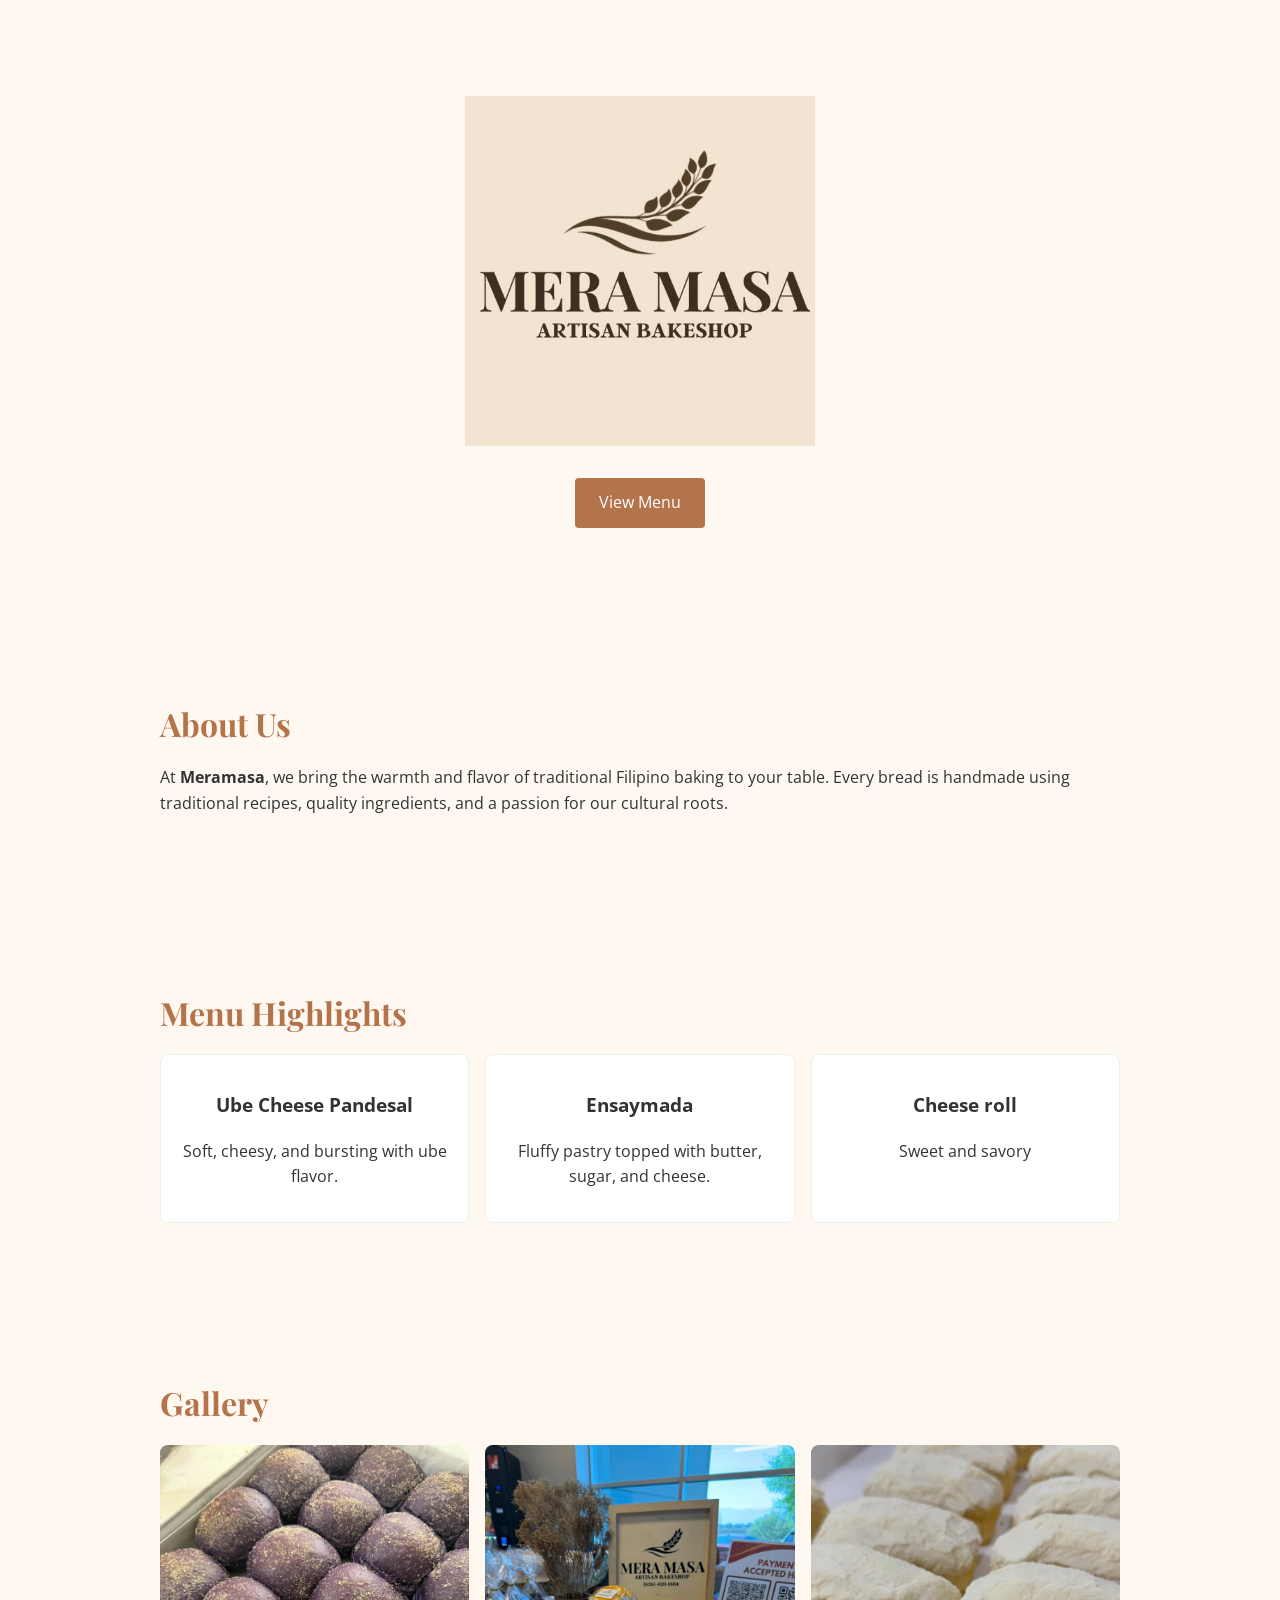
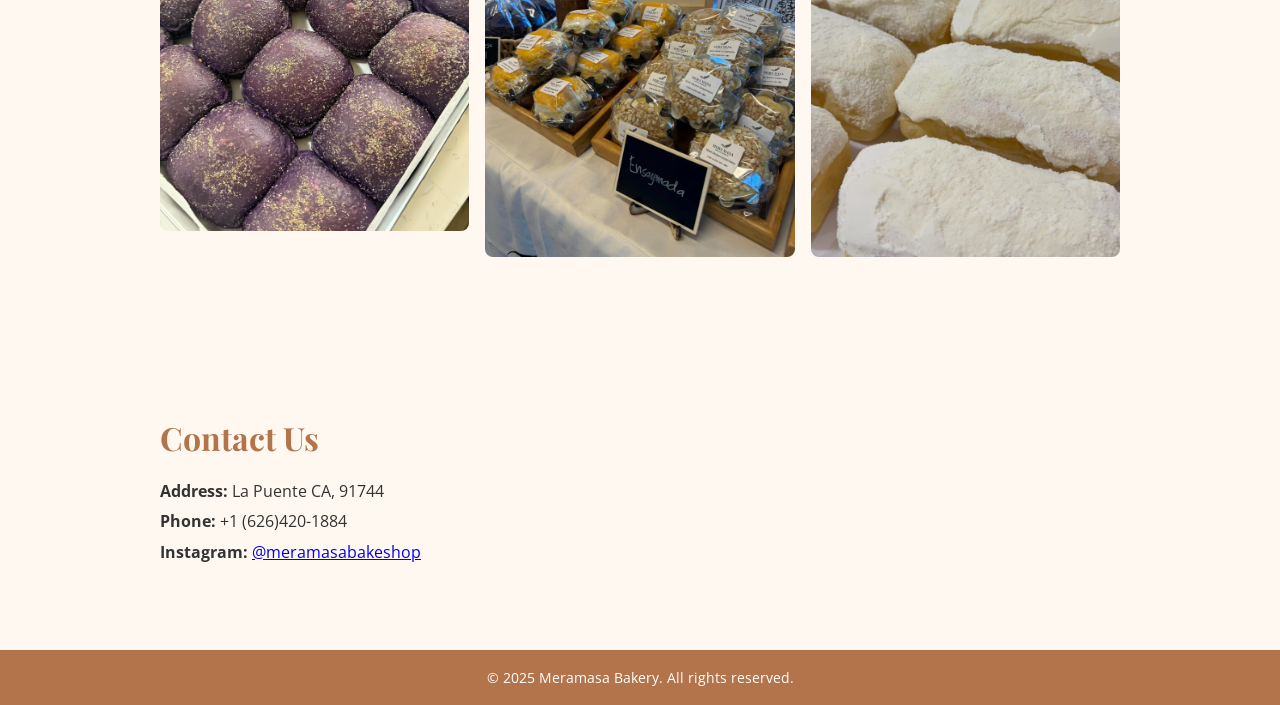
==== index.html @ d42bfb59 "Add files via upload" ====
<!DOCTYPE html>
<html lang="en">

<head>
  <meta charset="UTF-8" />
  <meta name="viewport" content="width=device-width, initial-scale=1.0" />
  <title>Meramasa - Filipino Artisan Bakery</title>
  <link href="https://fonts.googleapis.com/css2?family=Playfair+Display:wght@600&family=Open+Sans&display=swap"
    rel="stylesheet">
  <style>
    :root {
      --main-bg: #fff8f0;
      --accent: #b3744c;
      --text: #333;
      --font-header: 'Playfair Display', serif;
      --font-body: 'Open Sans', sans-serif;
    }

    body {
      margin: 0;
      font-family: var(--font-body);
      background-color: var(--main-bg);
      color: var(--text);
      line-height: 1.6;
    }

    header {
      background: url('https://source.unsplash.com/1600x900/?bread,filipino') center/cover no-repeat;
      color: white;
      text-align: center;
      padding: 6rem 1rem;
    }

    header img {
      display: block;
      margin: 0 auto 1rem;
      max-width: 250px;
    }

    header h1 {
      font-family: var(--font-header);
      font-size: 3rem;
      margin: 0;
    }

    header p {
      font-size: 1.2rem;
      margin-top: 0.5rem;
    }

    .btn {
      background-color: var(--accent);
      color: white;
      padding: 0.75rem 1.5rem;
      border: none;
      border-radius: 4px;
      margin-top: 1rem;
      font-size: 1rem;
      text-decoration: none;
      display: inline-block;
    }

    section {
      padding: 3rem 1.5rem;
      max-width: 960px;
      margin: auto;
    }

    .about,
    .menu,
    .gallery,
    .contact {
      margin-bottom: 2rem;
    }

    h2 {
      font-family: var(--font-header);
      color: var(--accent);
      font-size: 2rem;
      margin-bottom: 1rem;
    }

    .menu-items {
      display: grid;
      grid-template-columns: repeat(auto-fit, minmax(180px, 1fr));
      gap: 1rem;
    }

    .menu-item {
      background: #fff;
      border: 1px solid #eee;
      padding: 1rem;
      border-radius: 8px;
      text-align: center;
    }

    .gallery-grid {
      display: grid;
      grid-template-columns: repeat(auto-fit, minmax(220px, 1fr));
      gap: 1rem;
    }

    .gallery-grid img {
      width: 100%;
      border-radius: 8px;
    }

    .contact p {
      margin: 0.3rem 0;
    }

    footer {
      background-color: var(--accent);
      color: white;
      text-align: center;
      padding: 1rem;
      font-size: 0.9rem;
    }

    @media (max-width: 600px) {
      header h1 {
        font-size: 2.2rem;
      }
    }
  </style>
</head>

<body>

  <header>
    <img src="img\mera.jpg" alt="Meramasa Logo" style="max-width: 350px; margin-bottom: 1rem;">
    <!-- <h1>Meramasa</h1>
    <p>Filipino Artisan Bakery – Handmade with Heart</p> -->
    <a target="_blank" href="img\menu.jpg" class="btn">View Menu</a>
  </header>


  <section class="about" id="about">
    <h2>About Us</h2>
    <p>At <strong>Meramasa</strong>, we bring the warmth and flavor of traditional Filipino baking to your table. Every
      bread is handmade using traditional recipes, quality ingredients, and a passion for our cultural roots.</p>
  </section>

  <section class="menu" id="menu">
    <h2>Menu Highlights</h2>
    <div class="menu-items">
      <div class="menu-item">
        <h3>Ube Cheese Pandesal</h3>
        <p>Soft, cheesy, and bursting with ube flavor.</p>
      </div>
      <div class="menu-item">
        <h3>Ensaymada</h3>
        <p>Fluffy pastry topped with butter, sugar, and cheese.</p>
      </div>
      <div class="menu-item">
        <h3>Cheese roll</h3>
        <p>Sweet and savory</p>
      </div>
    </div>
  </section>

  <section class="gallery" id="gallery">
    <h2>Gallery</h2>
    <div class="gallery-grid">
      <img src="img\ubepandesal.jpg" alt="Bread">
      <img src="img\ensaymada.jpg" alt="Bakery">
      <img src="img\cheeseroll.jpg" alt="Filipino Food">
    </div>
  </section>

  <section class="contact" id="contact">
    <h2>Contact Us</h2>
    <p><strong>Address:</strong> La Puente CA, 91744</p>
    <p><strong>Phone:</strong> +1 (626)420-1884</p>
    <!-- <p><strong>Email:</strong> hello@meramasa.com</p> -->
    <p><strong>Instagram:</strong> <a href="https://instagram.com/meramasabakeshop"
        target="_blank">@meramasabakeshop</a></p>
  </section>

  <footer>
    &copy; 2025 Meramasa Bakery. All rights reserved.
  </footer>

</body>

</html>
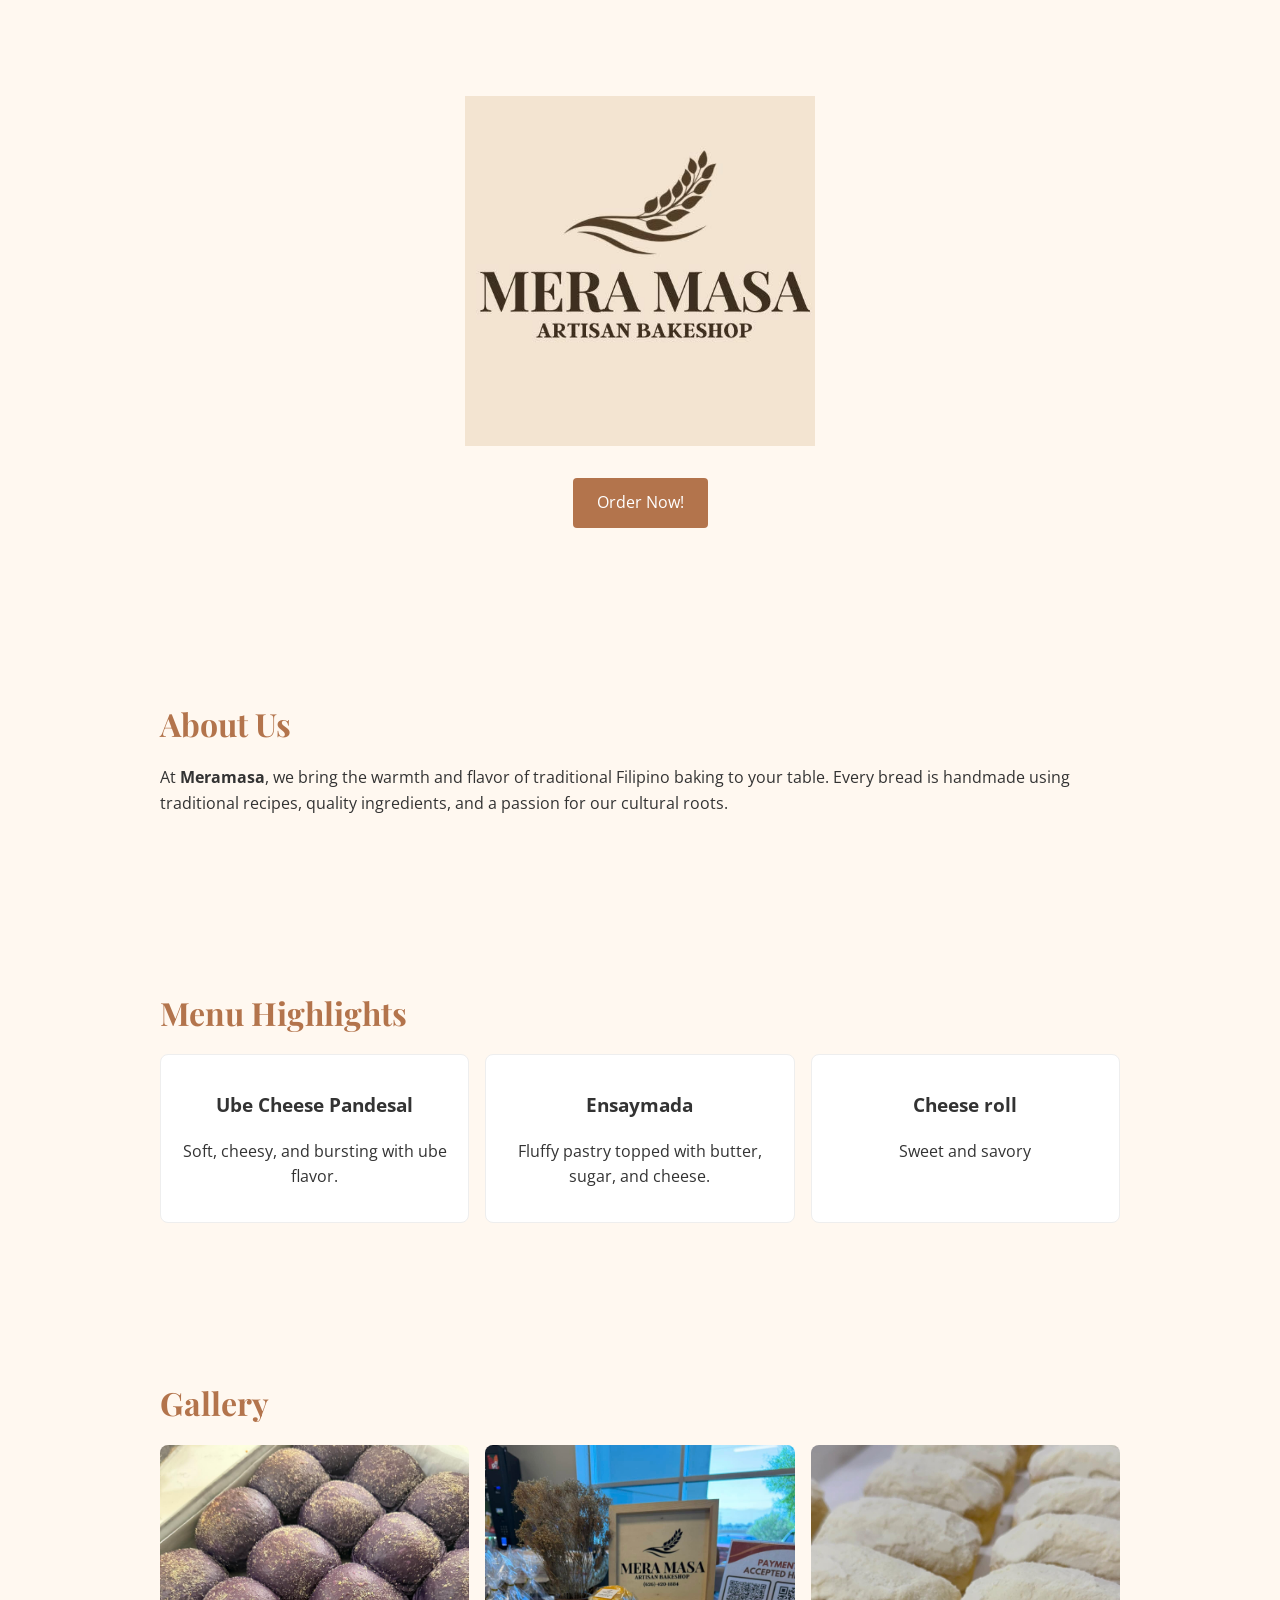
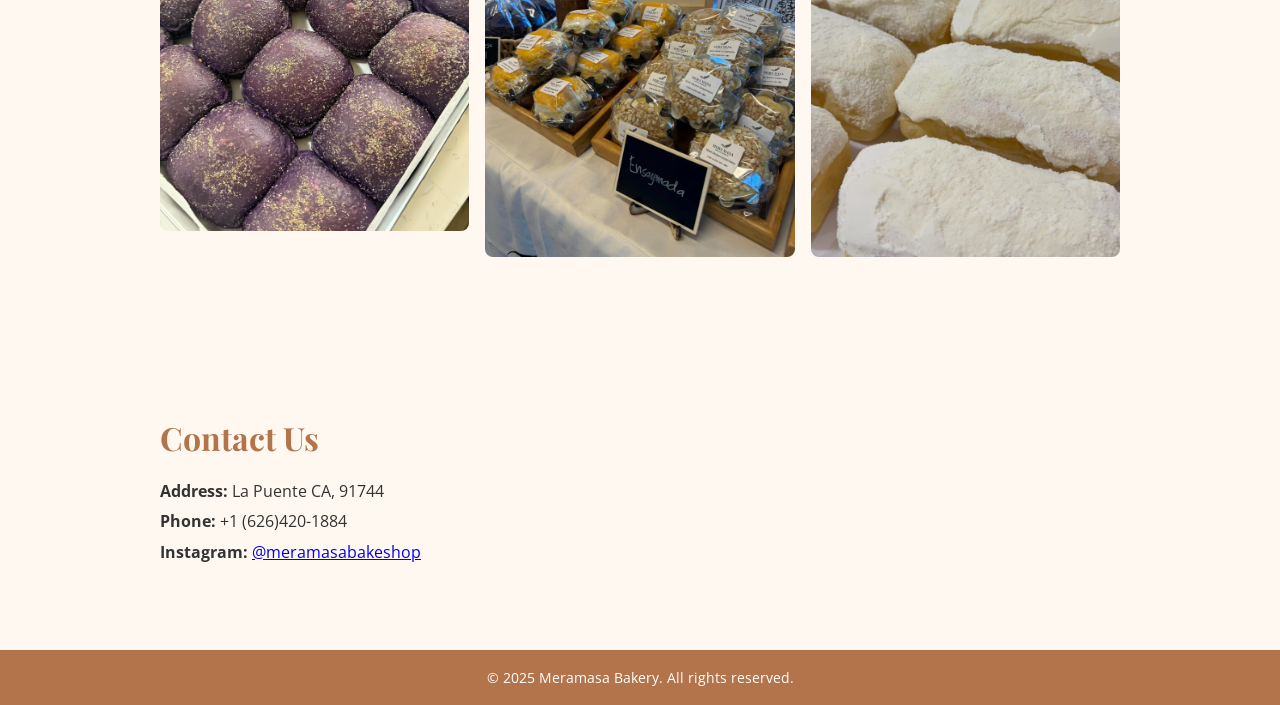
==== commit e60327db: "Add files via upload" ====
--- a/index.html
+++ b/index.html
@@ -7,131 +7,18 @@
   <title>Meramasa - Filipino Artisan Bakery</title>
   <link href="https://fonts.googleapis.com/css2?family=Playfair+Display:wght@600&family=Open+Sans&display=swap"
     rel="stylesheet">
-  <style>
-    :root {
-      --main-bg: #fff8f0;
-      --accent: #b3744c;
-      --text: #333;
-      --font-header: 'Playfair Display', serif;
-      --font-body: 'Open Sans', sans-serif;
-    }
-
-    body {
-      margin: 0;
-      font-family: var(--font-body);
-      background-color: var(--main-bg);
-      color: var(--text);
-      line-height: 1.6;
-    }
-
-    header {
-      background: url('https://source.unsplash.com/1600x900/?bread,filipino') center/cover no-repeat;
-      color: white;
-      text-align: center;
-      padding: 6rem 1rem;
-    }
-
-    header img {
-      display: block;
-      margin: 0 auto 1rem;
-      max-width: 250px;
-    }
-
-    header h1 {
-      font-family: var(--font-header);
-      font-size: 3rem;
-      margin: 0;
-    }
-
-    header p {
-      font-size: 1.2rem;
-      margin-top: 0.5rem;
-    }
-
-    .btn {
-      background-color: var(--accent);
-      color: white;
-      padding: 0.75rem 1.5rem;
-      border: none;
-      border-radius: 4px;
-      margin-top: 1rem;
-      font-size: 1rem;
-      text-decoration: none;
-      display: inline-block;
-    }
-
-    section {
-      padding: 3rem 1.5rem;
-      max-width: 960px;
-      margin: auto;
-    }
-
-    .about,
-    .menu,
-    .gallery,
-    .contact {
-      margin-bottom: 2rem;
-    }
-
-    h2 {
-      font-family: var(--font-header);
-      color: var(--accent);
-      font-size: 2rem;
-      margin-bottom: 1rem;
-    }
-
-    .menu-items {
-      display: grid;
-      grid-template-columns: repeat(auto-fit, minmax(180px, 1fr));
-      gap: 1rem;
-    }
-
-    .menu-item {
-      background: #fff;
-      border: 1px solid #eee;
-      padding: 1rem;
-      border-radius: 8px;
-      text-align: center;
-    }
-
-    .gallery-grid {
-      display: grid;
-      grid-template-columns: repeat(auto-fit, minmax(220px, 1fr));
-      gap: 1rem;
-    }
-
-    .gallery-grid img {
-      width: 100%;
-      border-radius: 8px;
-    }
-
-    .contact p {
-      margin: 0.3rem 0;
-    }
-
-    footer {
-      background-color: var(--accent);
-      color: white;
-      text-align: center;
-      padding: 1rem;
-      font-size: 0.9rem;
-    }
-
-    @media (max-width: 600px) {
-      header h1 {
-        font-size: 2.2rem;
-      }
-    }
-  </style>
+  <link rel="stylesheet" href="css/style.css">
 </head>
 
 <body>
 
   <header>
-    <img src="img\mera.jpg" alt="Meramasa Logo" style="max-width: 350px; margin-bottom: 1rem;">
+    <a href="index.html">
+      <img src="img/mera.jpg" alt="Meramasa Logo" style="max-width: 350px; margin-bottom: 1rem;">
+    </a>
     <!-- <h1>Meramasa</h1>
     <p>Filipino Artisan Bakery – Handmade with Heart</p> -->
-    <a target="_blank" href="img\menu.jpg" class="btn">View Menu</a>
+    <a href="order.html" class="btn">Order Now!</a>
   </header>
 
 
--- a/css/style.css
+++ b/css/style.css
@@ -0,0 +1,114 @@
+        :root {
+            --main-bg: #fff8f0;
+            --accent: #b3744c;
+            --text: #333;
+            --font-header: 'Playfair Display', serif;
+            --font-body: 'Open Sans', sans-serif;
+        }
+
+        body {
+            margin: 0;
+            font-family: var(--font-body);
+            background-color: var(--main-bg);
+            color: var(--text);
+            line-height: 1.6;
+        }
+
+        header {
+            background: url('https://source.unsplash.com/1600x900/?bread,filipino') center/cover no-repeat;
+            color: white;
+            text-align: center;
+            padding: 6rem 1rem;
+        }
+
+        header img {
+            display: block;
+            margin: 0 auto 1rem;
+            max-width: 250px;
+        }
+
+        header h1 {
+            font-family: var(--font-header);
+            font-size: 3rem;
+            margin: 0;
+        }
+
+        header p {
+            font-size: 1.2rem;
+            margin-top: 0.5rem;
+        }
+
+        .btn {
+            background-color: var(--accent);
+            color: white;
+            padding: 0.75rem 1.5rem;
+            border: none;
+            border-radius: 4px;
+            margin-top: 1rem;
+            font-size: 1rem;
+            text-decoration: none;
+            display: inline-block;
+        }
+
+        section {
+            padding: 3rem 1.5rem;
+            max-width: 960px;
+            margin: auto;
+        }
+
+        .about,
+        .menu,
+        .gallery,
+        .contact {
+            margin-bottom: 2rem;
+        }
+
+        h2 {
+            font-family: var(--font-header);
+            color: var(--accent);
+            font-size: 2rem;
+            margin-bottom: 1rem;
+        }
+
+        .menu-items {
+            display: grid;
+            grid-template-columns: repeat(auto-fit, minmax(180px, 1fr));
+            gap: 1rem;
+        }
+
+        .menu-item {
+            background: #fff;
+            border: 1px solid #eee;
+            padding: 1rem;
+            border-radius: 8px;
+            text-align: center;
+        }
+
+        .gallery-grid {
+            display: grid;
+            grid-template-columns: repeat(auto-fit, minmax(220px, 1fr));
+            gap: 1rem;
+        }
+
+        .gallery-grid img {
+            width: 100%;
+            border-radius: 8px;
+        }
+
+        .contact p {
+            margin: 0.3rem 0;
+        }
+
+        footer {
+            background-color: var(--accent);
+            color: white;
+            text-align: center;
+            padding: 1rem;
+            font-size: 0.9rem;
+        }
+
+        @media (max-width: 600px) {
+            header h1 {
+                font-size: 2.2rem;
+            }
+        }
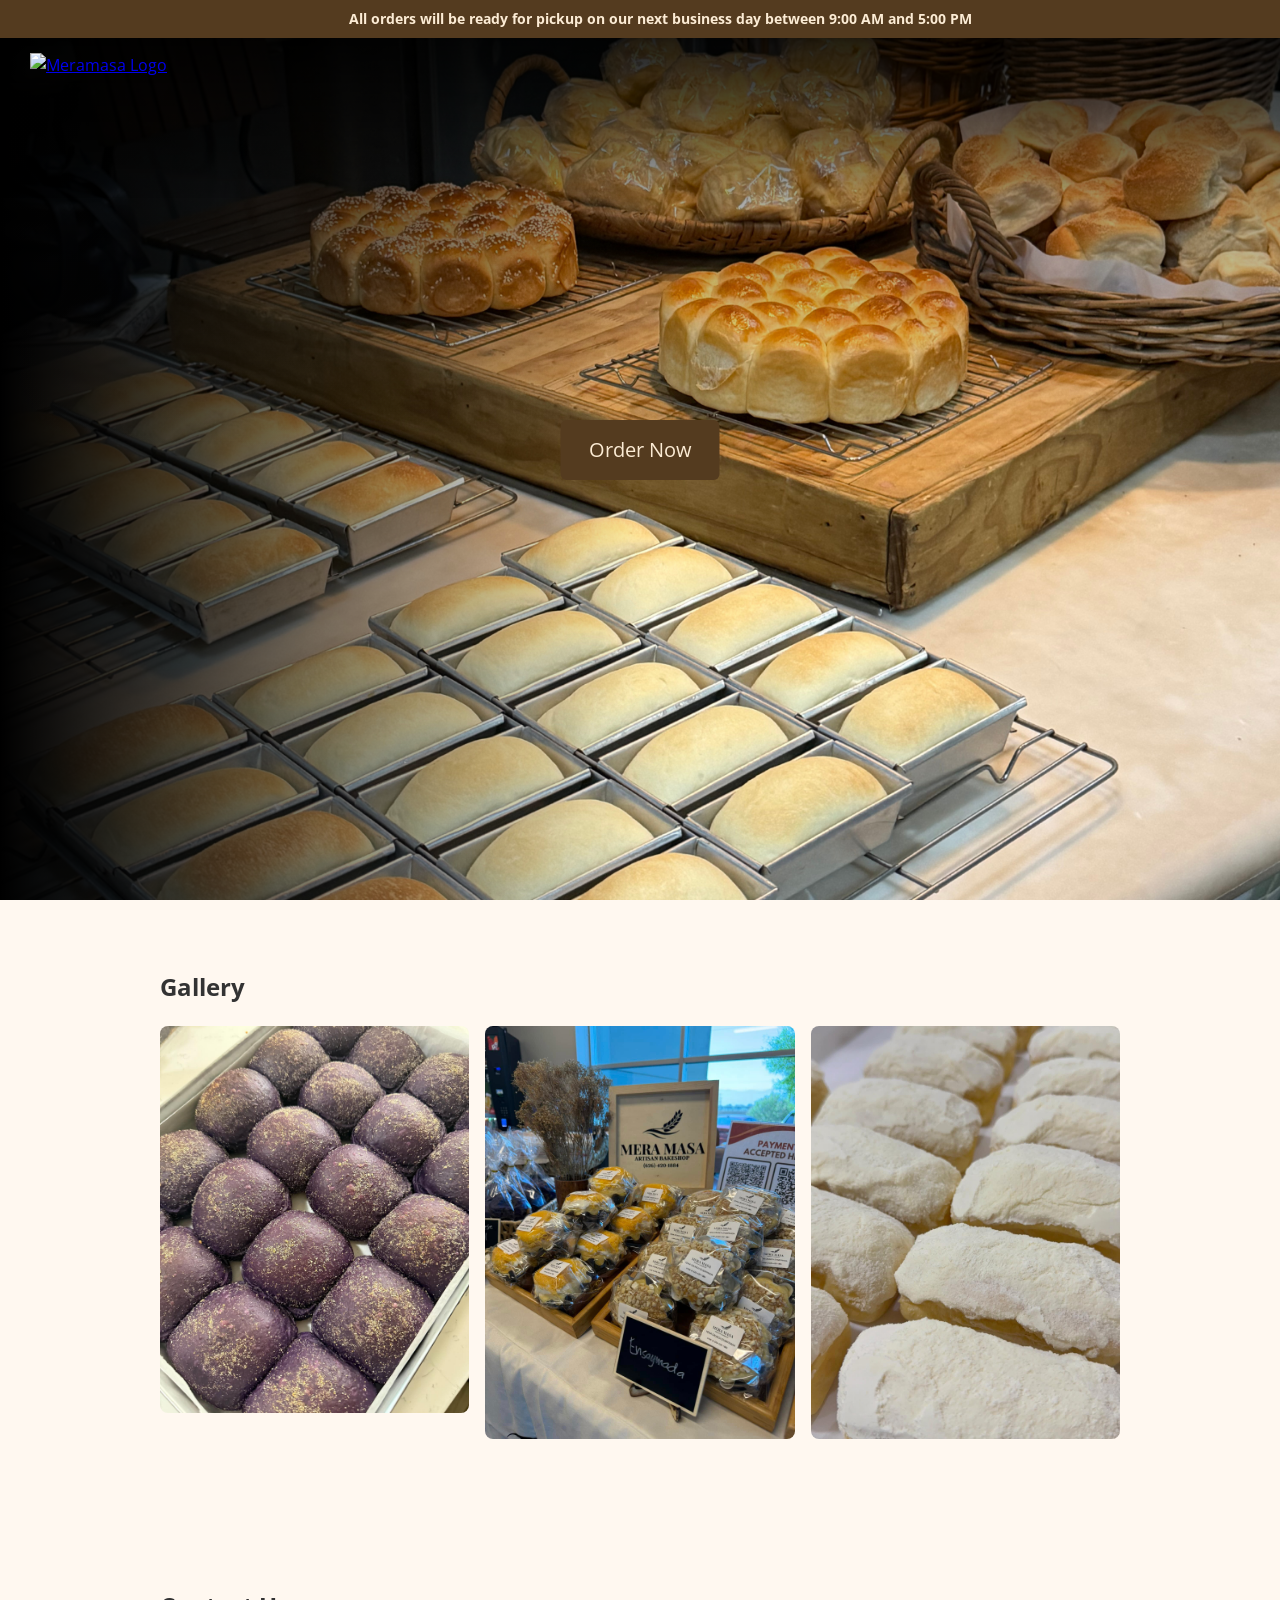
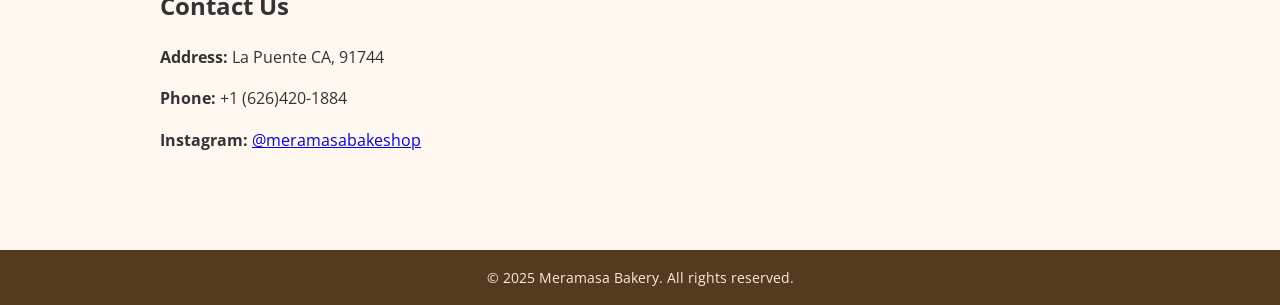
==== commit 2c6f1ef0: "new design" ====
--- a/index.html
+++ b/index.html
@@ -1,73 +1,88 @@
-<!DOCTYPE html>
-<html lang="en">
-
-<head>
-  <meta charset="UTF-8" />
-  <meta name="viewport" content="width=device-width, initial-scale=1.0" />
-  <title>Meramasa - Filipino Artisan Bakery</title>
-  <link href="https://fonts.googleapis.com/css2?family=Playfair+Display:wght@600&family=Open+Sans&display=swap"
-    rel="stylesheet">
-  <link rel="stylesheet" href="css/style.css">
-</head>
-
-<body>
-
-  <header>
-    <a href="index.html">
-      <img src="img/mera.jpg" alt="Meramasa Logo" style="max-width: 350px; margin-bottom: 1rem;">
-    </a>
-    <!-- <h1>Meramasa</h1>
-    <p>Filipino Artisan Bakery – Handmade with Heart</p> -->
-    <a href="order.html" class="btn">Order Now!</a>
-  </header>
-
-
-  <section class="about" id="about">
-    <h2>About Us</h2>
-    <p>At <strong>Meramasa</strong>, we bring the warmth and flavor of traditional Filipino baking to your table. Every
-      bread is handmade using traditional recipes, quality ingredients, and a passion for our cultural roots.</p>
-  </section>
-
-  <section class="menu" id="menu">
-    <h2>Menu Highlights</h2>
-    <div class="menu-items">
-      <div class="menu-item">
-        <h3>Ube Cheese Pandesal</h3>
-        <p>Soft, cheesy, and bursting with ube flavor.</p>
-      </div>
-      <div class="menu-item">
-        <h3>Ensaymada</h3>
-        <p>Fluffy pastry topped with butter, sugar, and cheese.</p>
-      </div>
-      <div class="menu-item">
-        <h3>Cheese roll</h3>
-        <p>Sweet and savory</p>
-      </div>
-    </div>
-  </section>
-
-  <section class="gallery" id="gallery">
-    <h2>Gallery</h2>
-    <div class="gallery-grid">
-      <img src="img\ubepandesal.jpg" alt="Bread">
-      <img src="img\ensaymada.jpg" alt="Bakery">
-      <img src="img\cheeseroll.jpg" alt="Filipino Food">
-    </div>
-  </section>
-
-  <section class="contact" id="contact">
-    <h2>Contact Us</h2>
-    <p><strong>Address:</strong> La Puente CA, 91744</p>
-    <p><strong>Phone:</strong> +1 (626)420-1884</p>
-    <!-- <p><strong>Email:</strong> hello@meramasa.com</p> -->
-    <p><strong>Instagram:</strong> <a href="https://instagram.com/meramasabakeshop"
-        target="_blank">@meramasabakeshop</a></p>
-  </section>
-
-  <footer>
-    &copy; 2025 Meramasa Bakery. All rights reserved.
-  </footer>
-
-</body>
-
-</html>+<!DOCTYPE html>
+<html lang="en">
+  <head>
+    <meta charset="UTF-8" />
+    <meta name="viewport" content="width=device-width, initial-scale=1.0" />
+    <title>Meramasa - Filipino Artisan Bakery</title>
+    <link
+      href="https://fonts.googleapis.com/css2?family=Playfair+Display:wght@600&family=Open+Sans&display=swap"
+      rel="stylesheet"
+    />
+    <link rel="stylesheet" href="style.css" />
+  </head>
+
+  <body>
+    <!-- Header + Navbar -->
+    <div class="header-container" id="headerContainer">
+      <div class="floating-header">
+        All orders will be ready for pickup on our next business day between
+        9:00 AM and 5:00 PM
+      </div>
+
+      <div class="navbar">
+        <div class="logo">
+          <a href="index.html">
+            <img src="img/mera1.png" alt="Meramasa Logo" />
+          </a>
+        </div>
+        <div class="nav-center">
+          <!-- <ul class="nav-links">
+            <li><a href="index3.html">Home</a></li>
+            <li><a href="img/menu.jpg" target="_blank">Menu</a></li>
+            <li><a href="order.html">Orders</a></li>
+            <li><a href="#">Contact</a></li>
+          </ul> -->
+        </div>
+      </div>
+    </div>
+
+    <!-- Page content -->
+    <div class="content">
+      <!-- Hero Banner -->
+      <div class="hero-banner">
+        <img src="img/1.png" alt="Bakery Banner" />
+        <a href="order.html" class="hero-btn">Order Now</a>
+      </div>
+    </div>
+
+    <section class="gallery" id="gallery">
+      <h2>Gallery</h2>
+      <div class="gallery-grid">
+        <img src="img\ubepandesal.jpg" alt="Bread" />
+        <img src="img\ensaymada.jpg" alt="Bakery" />
+        <img src="img\cheeseroll.jpg" alt="Filipino Food" />
+      </div>
+    </section>
+
+    <section class="contact" id="contact">
+      <h2>Contact Us</h2>
+      <p><strong>Address:</strong> La Puente CA, 91744</p>
+      <p><strong>Phone:</strong> +1 (626)420-1884</p>
+      <!-- <p><strong>Email:</strong> hello@meramasa.com</p> -->
+      <p>
+        <strong>Instagram:</strong>
+        <a href="https://instagram.com/meramasabakeshop" target="_blank"
+          >@meramasabakeshop</a
+        >
+      </p>
+    </section>
+
+    <!-- Footer -->
+    <footer>&copy; 2025 Meramasa Bakery. All rights reserved.</footer>
+
+    <!-- Scroll hide/show script -->
+    <script>
+      let lastScrollY = window.scrollY;
+      const headerContainer = document.getElementById("headerContainer");
+
+      window.addEventListener("scroll", () => {
+        if (window.scrollY > lastScrollY) {
+          headerContainer.classList.add("hidden");
+        } else {
+          headerContainer.classList.remove("hidden");
+        }
+        lastScrollY = window.scrollY;
+      });
+    </script>
+  </body>
+</html>
--- a/style.css
+++ b/style.css
@@ -0,0 +1,247 @@
+:root {
+  --main-bg: #fff8f0;
+  --accent: #b3744c;
+  --text: #333;
+  --font-header: "Playfair Display", serif;
+  --font-body: "Open Sans", sans-serif;
+}
+
+body {
+  margin: 0;
+  font-family: var(--font-body);
+  background-color: var(--main-bg);
+  color: var(--text);
+  line-height: 1.6;
+}
+
+/* Header container for floating header + navbar */
+.header-container {
+  position: fixed;
+  top: 0;
+  left: 0;
+  width: 100%;
+  z-index: 1000;
+  transition: transform 0.3s ease-in-out;
+}
+
+/* Floating announcement bar */
+.floating-header {
+  width: 100%;
+  background: #543b1f;
+  color: #fcecd5;
+  text-align: center;
+  padding: 8px 20px;
+  font-size: 14px;
+  font-weight: bold;
+  box-shadow: 0 2px 5px rgba(0, 0, 0, 0.1);
+}
+
+/* Navbar styles */
+.navbar {
+  position: relative;
+  width: 100%;
+  display: flex;
+  align-items: center;
+  padding: 15px 30px;
+  color: #fcecd5;
+  background: linear-gradient(to bottom, rgba(0, 0, 0, 0.7), rgba(0, 0, 0, 0));
+}
+
+/* Centered nav items */
+.nav-center {
+  position: absolute;
+  left: 50%;
+  transform: translateX(-50%);
+}
+
+.nav-links {
+  list-style: none;
+  display: flex;
+  gap: 50px;
+  margin: 0;
+  padding: 0;
+}
+
+.nav-links li a {
+  color: #fcecd5;
+  text-decoration: none;
+  font-size: 26px;
+  transition: color 0.3s;
+}
+
+.nav-links li a:hover {
+  color: #543b1f;
+}
+
+/* Logo image left */
+.logo img {
+  height: 130px; /* adjust as needed */
+  width: auto;
+  display: block;
+}
+
+footer {
+  background-color: #543b1f;
+  color: #fcecd5;
+  text-align: center;
+  padding: 1rem;
+  font-size: 0.9rem;
+}
+
+/* section */
+section {
+  padding: 3rem 1.5rem;
+  max-width: 960px;
+  margin: auto;
+}
+
+.gallery-grid {
+  display: grid;
+  grid-template-columns: repeat(auto-fit, minmax(220px, 1fr));
+  gap: 1rem;
+}
+
+.gallery,
+.contact {
+  margin-bottom: 2rem;
+}
+
+.gallery-grid img {
+  width: 100%;
+  border-radius: 8px;
+}
+
+img {
+  overflow-clip-margin: content-box;
+  overflow: clip;
+}
+
+/* Hide on scroll */
+.hidden {
+  transform: translateY(-100%);
+}
+
+@media (max-width: 600px) {
+  .nav-links {
+    gap: 15px;
+  }
+  .logo img {
+    height: 60px;
+  }
+}
+
+.hero-banner {
+  position: relative;
+  width: 100%;
+  height: 100%; /* adjust as needed */
+  overflow: hidden;
+}
+
+.hero-banner img {
+  width: 100vw;
+  height: 100vw;
+  object-fit: cover; /* ensures image fills the div */
+}
+
+.hero-banner::before {
+  content: "";
+  position: absolute;
+  top: 0;
+  left: 0;
+  width: 100%;
+  height: 100%;
+  /* Gradient from top/left black to transparent */
+  background: linear-gradient(
+      to bottom,
+      rgba(0, 0, 0, 0.6),
+      rgba(0, 0, 0, 0) 50%
+    ),
+    /* top fade */
+      linear-gradient(to right, rgba(0, 0, 0, 1), rgba(0, 0, 0, 0) 50%); /* left fade */
+  pointer-events: none; /* so it doesn't block clicks */
+}
+
+/* --- MOBILE RESPONSIVE --- */
+@media (max-width: 768px) {
+  .navbar {
+    flex-direction: column;
+    gap: 10px;
+    padding-left: 0;
+    padding-right: 0;
+  }
+
+  .nav-links {
+    flex-direction: column;
+    gap: 10px;
+  }
+
+  .logo img {
+    max-width: 120px;
+  }
+
+  .contact {
+    padding: 20px 10px;
+  }
+
+  .contact h2 {
+    font-size: 1.5rem;
+  }
+
+  .floating-header {
+    font-size: 0.8rem;
+    padding: 8px;
+  }
+}
+
+@media (max-width: 480px) {
+  .nav-links {
+    font-size: 0.9rem;
+  }
+
+  .hero-banner img {
+    height: auto;
+    padding-top: 55px;
+  }
+}
+
+.hero-banner {
+  position: relative;
+  width: 100%;
+  height: 100vh; /* make hero fill the whole screen height */
+  overflow: hidden;
+}
+
+.hero-banner img {
+  width: 100%;
+  height: 100%;
+  object-fit: cover; /* make sure image covers full area */
+  display: block;
+}
+
+.hero-btn {
+  position: absolute;
+  top: 50%; /* center vertically */
+  left: 50%; /* center horizontally */
+  transform: translate(-50%, -50%);
+  background: #543b1f;
+  color: #fcecd5;
+  padding: 14px 28px;
+  border-radius: 6px;
+  font-size: 20px;
+  text-decoration: none;
+  font-family: "Open Sans", sans-serif;
+  transition: background 0.3s ease;
+}
+
+.hero-btn:hover {
+  background: #fcecd5;
+  color: #543b1f;
+}
+
+/* ✅ Responsive adjustment for mobile */
+@media (max-width: 600px) {
+  .hero-btn {
+    font-size: 16px;
+    padding: 10px 20px;
+  }
+}
